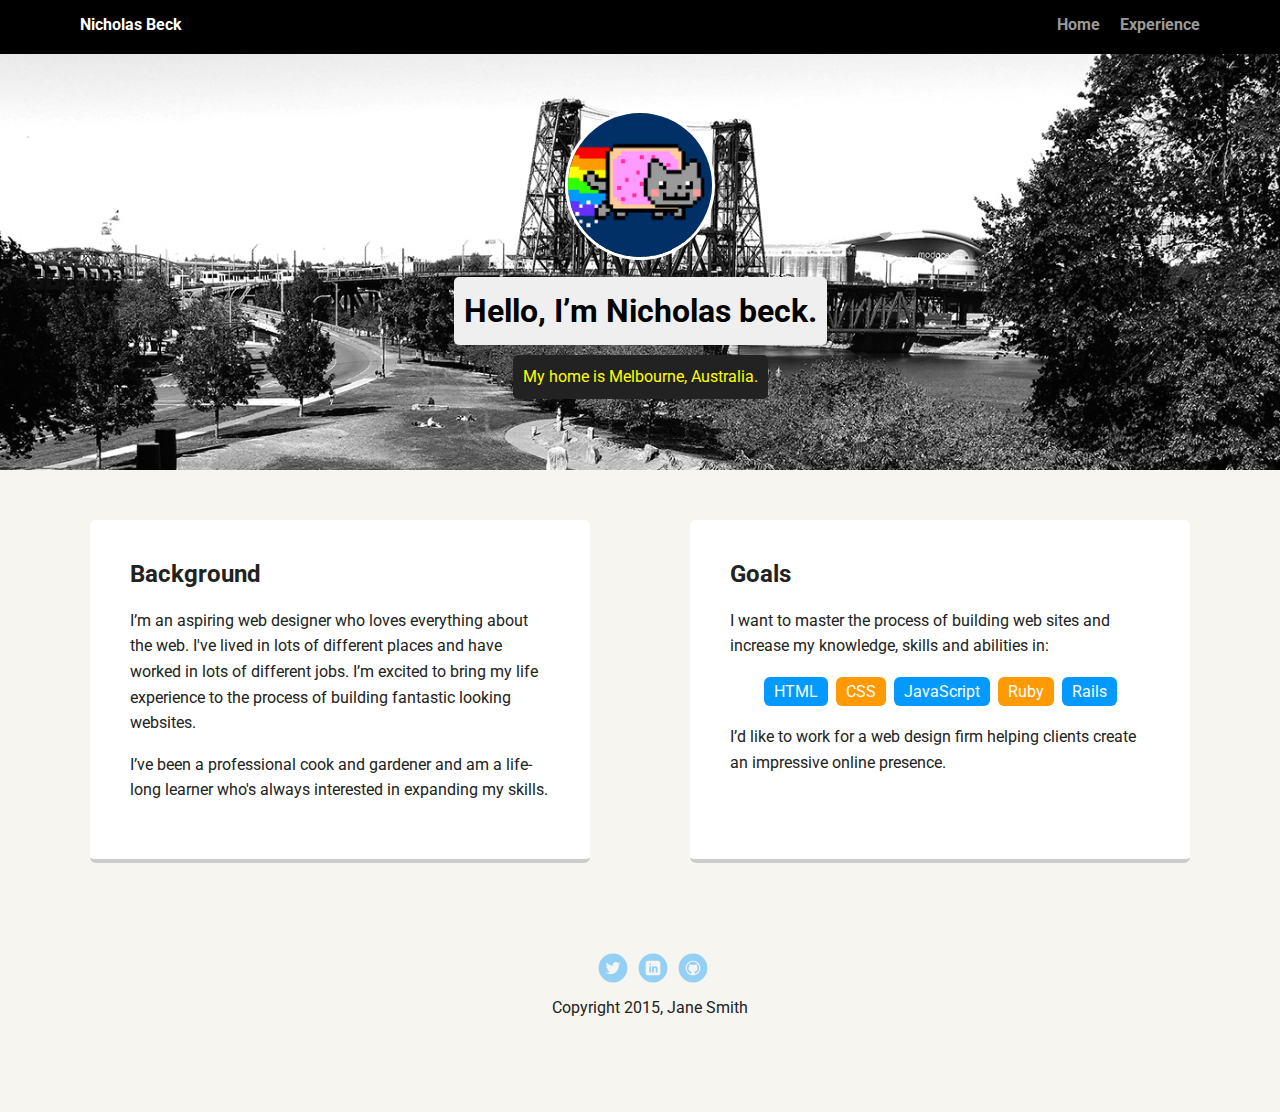
==== index.html @ 2cc9362d "first commit" ====
<!doctype html>
<html lang="en">
<head>
  <meta charset="utf-8">
  <title>Nicholas Beck</title>
  <meta name="viewport" content="width=device-width, initial-scale=1.0">
  <link rel="stylesheet" href="styles.css">
  <link href="https://fonts.googleapis.com/css?family=Muli%7CRoboto:400,300,500,700,900" rel="stylesheet"></head>
  <body>

    <div class="main-nav">
        <ul class="nav">
          <li class="name">Nicholas Beck</li>
          <li><a href="#">Home</a></li>
          <li><a href="#">Experience</a></li>
        </ul>
    </div>

    <header>
      <img src="images/me.png" alt="Drawing of Jane Smith" class="profile-image">
      <h1 class="tag name">Hello, I’m Nicholas beck.</h1>
      <p class="tag location">My home is Melbourne, Australia.</p>
    </header>

    <main class="flex">
      <div class="card">
        <h2>Background</h2>
        <p>I’m an aspiring web designer who loves everything about the web. I've lived in lots of different places and have worked in lots of different jobs. I’m excited to bring my life experience to the process of building fantastic looking websites.</p>
        <p>I’ve been a professional cook and gardener and am a life-long learner who's always interested in expanding my skills.</p>
      </div> 

      <div class="card">
        <h2>Goals</h2>
        <p>I want to master the process of building web sites and increase my knowledge, skills and abilities in:</p>
        <ul class="skills">
          <li>HTML</li>
          <li>CSS</li>
          <li>JavaScript</li>
          <li>Ruby</li>
          <li>Rails</li>
        </ul>
        <p>I’d like to work for a web design firm helping clients create an impressive online presence.</p>
      </div> 

    </main>
    <footer>
      <ul>
        <li><a href="#" class="social twitter">Twitter</a></li>
        <li><a href="#" class="social linkedin">LinkedIn</a></li>
        <li><a href="#" class="social github">Github</a></li>
      </ul>
      <p class="copyright">Copyright 2015, Jane Smith</p>
    </footer>
  </body>
  </html>
---- styles.css ----
/* Global Layout Set-up */
* { 
  box-sizing: border-box;
}
  
body {
  margin: 0;
  padding: 0;
  text-align: center;
  font-family: 'Roboto', sans-serif;
  color: #222;
  background: #f7f5f0;
}
/* Link Styles */

a {
  text-decoration: none;
  color: #999;
}
a:hover {
  color: #6633ff;
}

/* Section Styles */

.main-nav {
  width: 100%;
  background: black;
  min-height: 30px;
  padding: 10px;
  position: fixed;
  text-align: center;
}
.nav {
  display: flex;
  justify-content: space-around;
  font-weight: 700;
  list-style-type: none;
  margin: 0 auto;
  padding: 0;
}

.nav .name {
    display: block;
    margin-right: auto;
    color: white;
}
.nav li {
  padding: 5px 10px 10px 10px;
}
.nav a {
  transition: all .5s;
}
.nav a:hover {
  color: white
}

header {
  text-align: center;
  background: url('images/portland.jpg') no-repeat top center ;
  background-size: cover;
  overflow: hidden;
  padding-top: 60px;
}
header {
  line-height: 1.5;
}
header .profile-image {
  margin-top: 50px;
  width: 150px;
  height: 150px;
  border-radius: 50%;
  border: 3px solid white;
  transition: all .5s;
}
header .profile-image:hover {
  transform: scale(1.2) rotate(5deg);
}
.tag {
  background-color: #efefef;
  color: black;
  padding: 10px;
  border-radius: 5px;
  display: table;
  margin: 10px auto;
} 
.location {
  background-color: #222;
  color: yellow;
}
.card {
  margin: 30px;
  padding: 20px 40px 40px;
  max-width: 500px;
  text-align: left;
  background: #fff;
  border-bottom: 4px solid #ccc;
  border-radius: 6px;
  transition: all .5s;
}
.card:hover {
  border-color: #ff99ff;
}

ul.skills {
  padding: 0;
  text-align: center;
}

.skills li {
  border-radius: 6px;
  display: inline-block;
  background: #ff9904;
  color: white;
  padding: 5px 10px;
  margin: 2px;
}

.skills li:nth-child(odd) {
  background: #0399ff;
}

footer {
  width: 100%;
  min-height: 30px;
  padding: 20px 0 40px 20px;
}

footer .copyright {
  top: -8px;
  font-size: .75em;
}

footer ul {
  list-style-type: none;
  margin: 0;
  padding: 0;
}

footer ul li {
  display: inline-block;
}

a.social {
  display: inline-block;
  text-indent: -9999px;
  margin-left: 5px;
  width: 30px;
  height: 30px;
  background-size: 30px 30px;
  opacity: .4;
  transition: all .5s;
}
a.twitter {
  background-image: url(images/twitter.svg);
}
a.linkedin {
  background-image: url(images/linkedin.svg);
}
a.github {
  background-image: url(images/github.svg);
}
a.social:hover {
  opacity: 1;
}
.clearfix {
  clear: both;
}

/* Styles for larger screens */
@media screen and (min-width: 720px) {
  
  .flex {
      display: -ms-flexbox;      /* TWEENER - IE 10 */
      display: flex; 
      max-width: 1200px;
      -ms-flex-pack: distribute;
      justify-content: space-around;
      margin: 0 auto;
  }

  header {
    min-height: 470px;
  }

  .nav {
    max-width: 1200px;
    padding: 0 30px;
  }


  main {
    padding-top: 20px;
  }

  main p {
    line-height: 1.6em;
  }

  footer {
    font-size: 1.3em;
    max-width: 1200px;
    margin: 40px auto;
  }

}
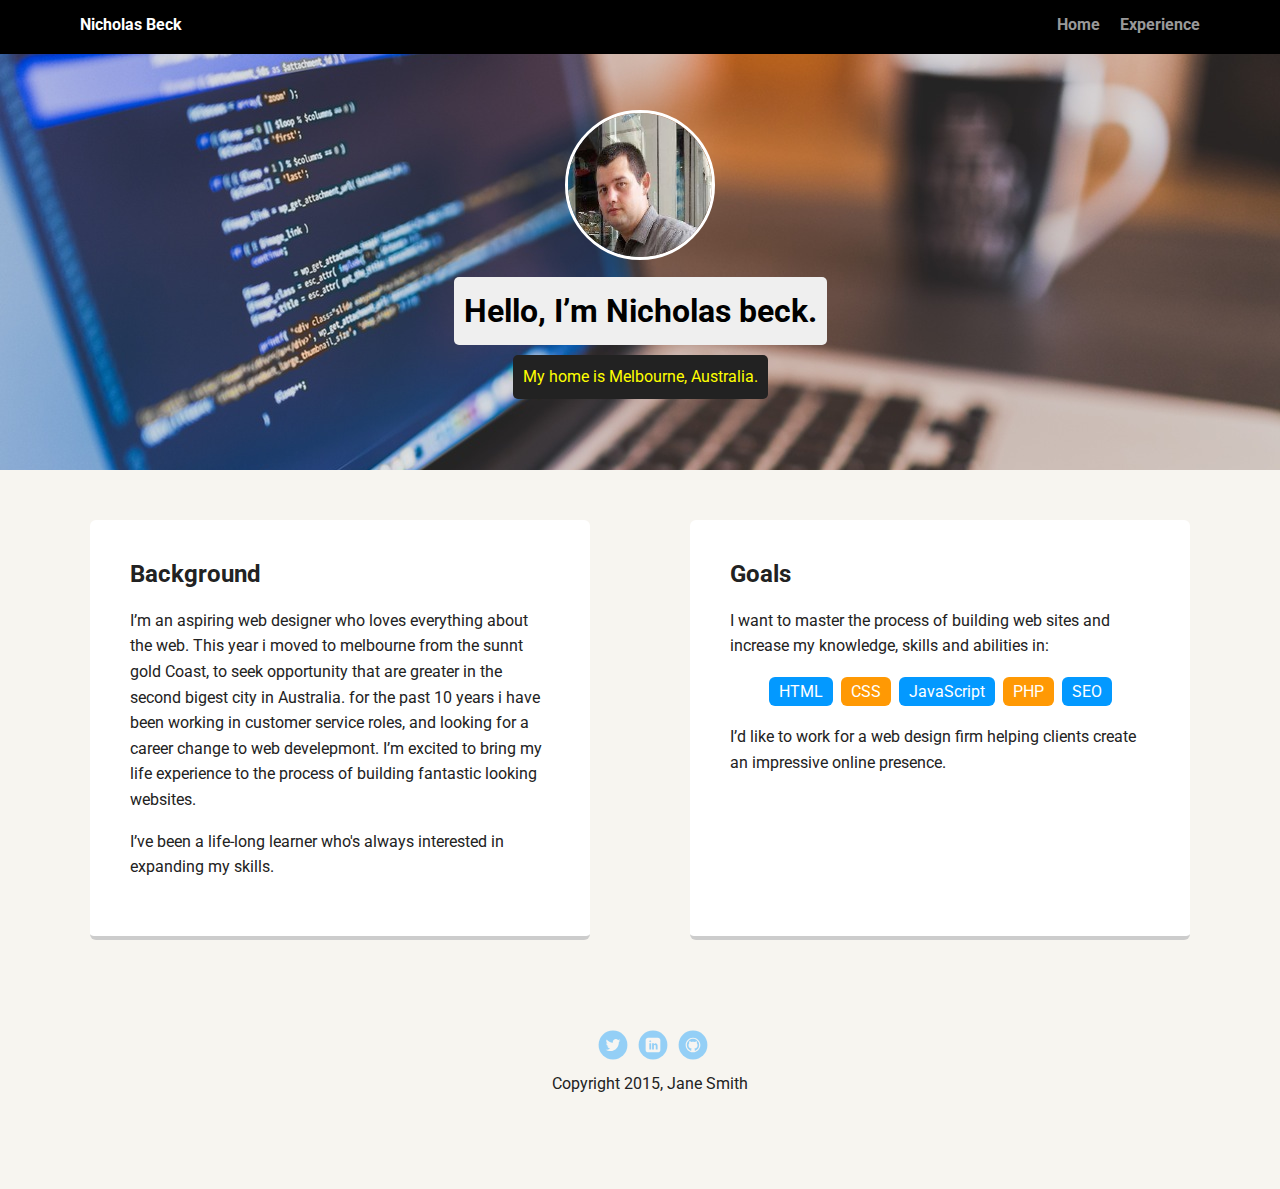
==== commit d427984d: "second commit" ====
--- a/index.html
+++ b/index.html
@@ -17,7 +17,7 @@
     </div>
 
     <header>
-      <img src="images/me.png" alt="Drawing of Jane Smith" class="profile-image">
+      <img src="images/headshot.png" alt="Drawing of Jane Smith" class="profile-image">
       <h1 class="tag name">Hello, I’m Nicholas beck.</h1>
       <p class="tag location">My home is Melbourne, Australia.</p>
     </header>
@@ -25,8 +25,8 @@
     <main class="flex">
       <div class="card">
         <h2>Background</h2>
-        <p>I’m an aspiring web designer who loves everything about the web. I've lived in lots of different places and have worked in lots of different jobs. I’m excited to bring my life experience to the process of building fantastic looking websites.</p>
-        <p>I’ve been a professional cook and gardener and am a life-long learner who's always interested in expanding my skills.</p>
+        <p>I’m an aspiring web designer who loves everything about the web. This year i moved to melbourne from the sunnt gold Coast, to seek opportunity that are greater in the second bigest city in Australia. for the past 10 years i have been working in customer service roles, and looking for a career change to web develepmont. I’m excited to bring my life experience to the process of building fantastic looking websites.</p>
+        <p>I’ve been a life-long learner who's always interested in expanding my skills.</p>
       </div> 
 
       <div class="card">
@@ -36,8 +36,8 @@
           <li>HTML</li>
           <li>CSS</li>
           <li>JavaScript</li>
-          <li>Ruby</li>
-          <li>Rails</li>
+          <li>PHP</li>
+          <li>SEO</li>
         </ul>
         <p>I’d like to work for a web design firm helping clients create an impressive online presence.</p>
       </div> 
--- a/styles.css
+++ b/styles.css
@@ -57,7 +57,7 @@
 
 header {
   text-align: center;
-  background: url('images/portland.jpg') no-repeat top center ;
+  background: url('images/pexels-photo.jpg') no-repeat top center ;
   background-size: cover;
   overflow: hidden;
   padding-top: 60px;
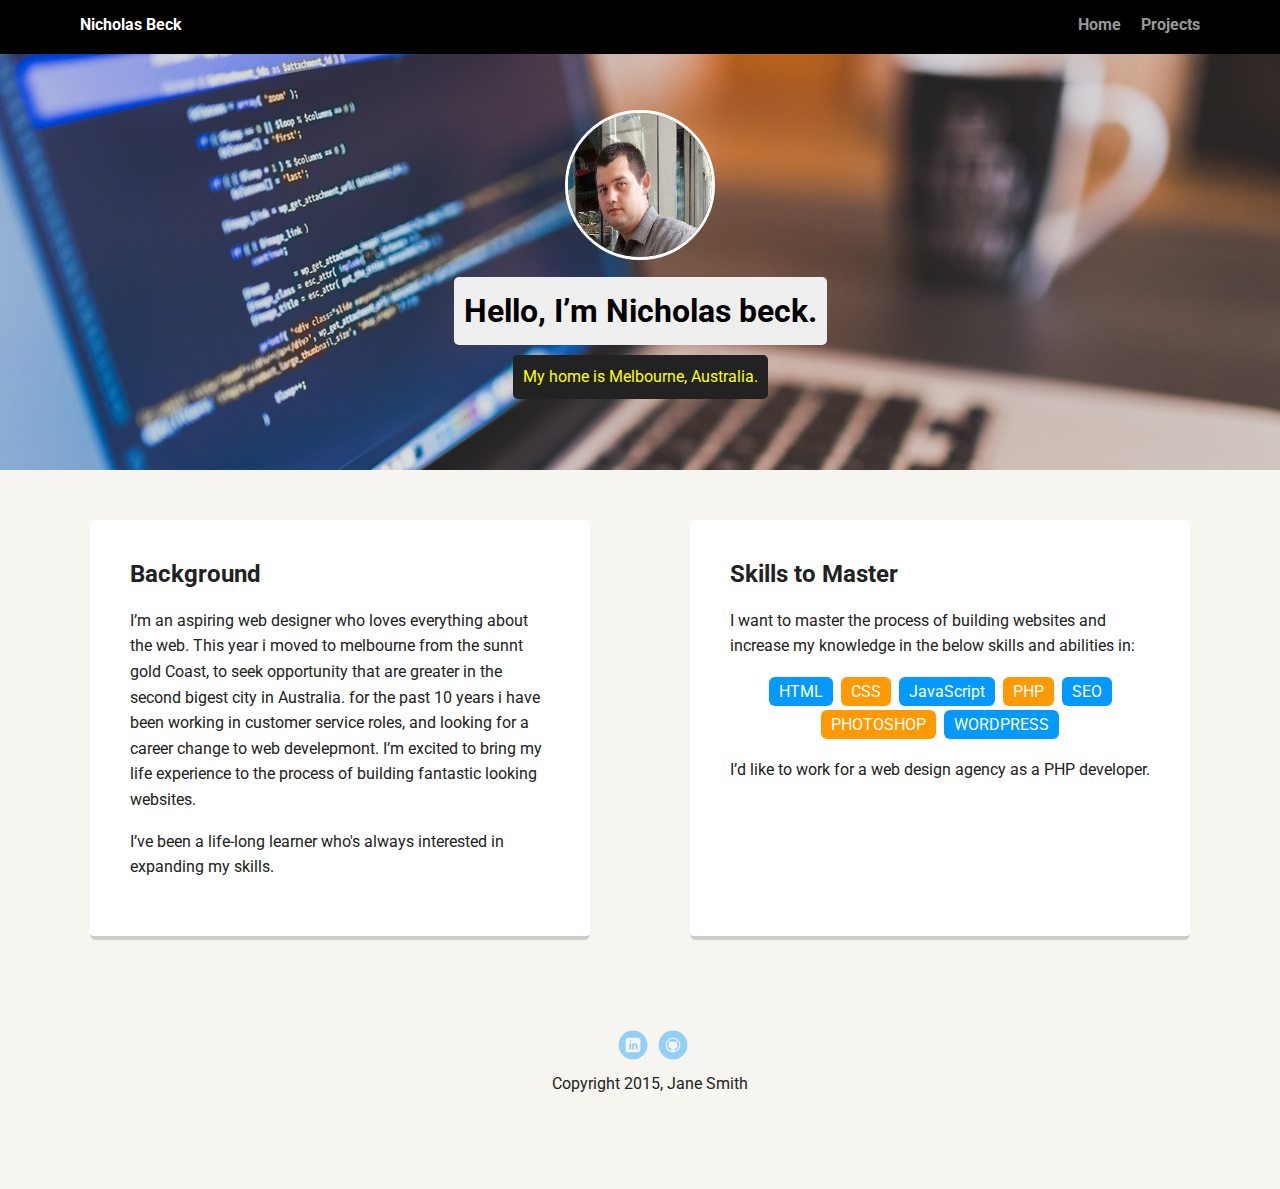
==== commit 63cca582: "last commit" ====
--- a/index.html
+++ b/index.html
@@ -11,13 +11,13 @@
     <div class="main-nav">
         <ul class="nav">
           <li class="name">Nicholas Beck</li>
-          <li><a href="#">Home</a></li>
-          <li><a href="#">Experience</a></li>
+          <li><a href="index.html">Home</a></li>
+          <li><a href="projects.html">Projects</a></li>
         </ul>
     </div>
 
     <header>
-      <img src="images/headshot.png" alt="Drawing of Jane Smith" class="profile-image">
+      <img src="images/headshot.png" alt="head shot of Nick Beck" class="profile-image">
       <h1 class="tag name">Hello, I’m Nicholas beck.</h1>
       <p class="tag location">My home is Melbourne, Australia.</p>
     </header>
@@ -30,24 +30,26 @@
       </div> 
 
       <div class="card">
-        <h2>Goals</h2>
-        <p>I want to master the process of building web sites and increase my knowledge, skills and abilities in:</p>
+        <h2>Skills to Master</h2>
+        <p>I want to master the process of building websites and increase my knowledge in the below skills and abilities in:</p>
         <ul class="skills">
           <li>HTML</li>
           <li>CSS</li>
           <li>JavaScript</li>
           <li>PHP</li>
           <li>SEO</li>
+          <li>PHOTOSHOP</li>
+          <li>WORDPRESS</li>
         </ul>
-        <p>I’d like to work for a web design firm helping clients create an impressive online presence.</p>
+        <p>I’d like to work for a web design agency as a PHP developer.</p>
       </div> 
 
     </main>
     <footer>
       <ul>
-        <li><a href="#" class="social twitter">Twitter</a></li>
-        <li><a href="#" class="social linkedin">LinkedIn</a></li>
-        <li><a href="#" class="social github">Github</a></li>
+       
+        <li><a href="https://au.linkedin.com/in/nicholas-beck-989055117" class="social linkedin" target="_blank">LinkedIn</a></li>
+        <li><a href="https://github.com/beckos87" class="social github" target="_blank">Github</a></li>
       </ul>
       <p class="copyright">Copyright 2015, Jane Smith</p>
     </footer>
--- a/styles.css
+++ b/styles.css
@@ -167,6 +167,18 @@
   clear: both;
 }
 
+
+.textport {
+    background-color: #fff;
+    margin: -20px 0 0 0;
+    padding: 0 0 10px 0;
+    border-radius: 6px;
+    
+}
+
+
+
+
 /* Styles for larger screens */
 @media screen and (min-width: 720px) {
   
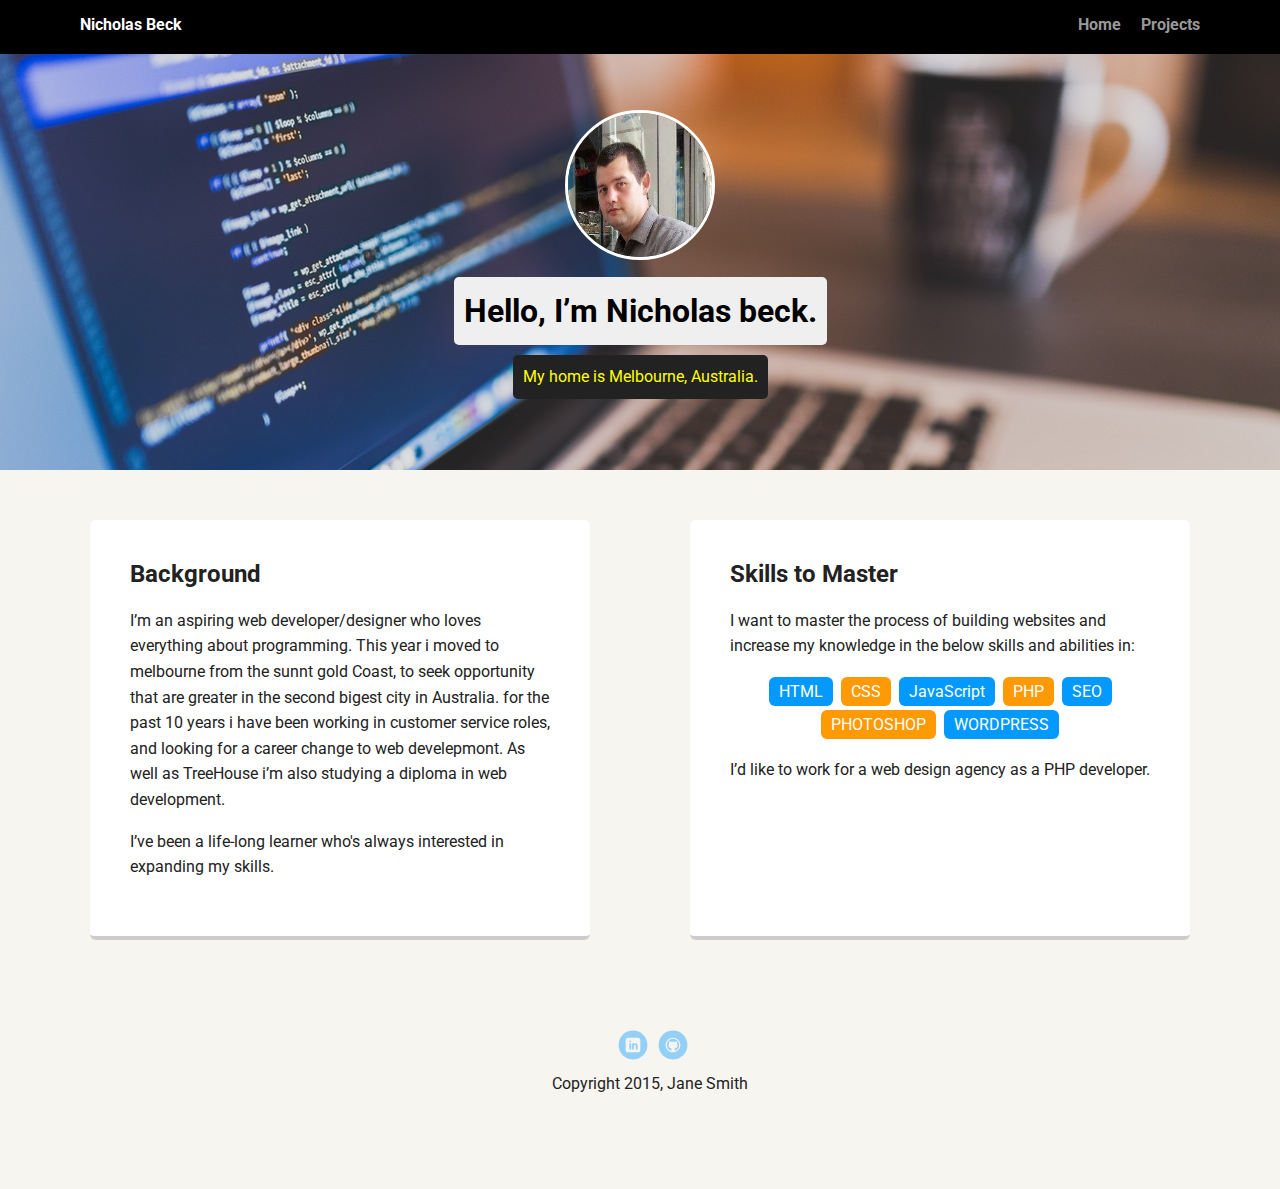
==== commit 3d2863bd: "updated text" ====
--- a/index.html
+++ b/index.html
@@ -25,7 +25,7 @@
     <main class="flex">
       <div class="card">
         <h2>Background</h2>
-        <p>I’m an aspiring web designer who loves everything about the web. This year i moved to melbourne from the sunnt gold Coast, to seek opportunity that are greater in the second bigest city in Australia. for the past 10 years i have been working in customer service roles, and looking for a career change to web develepmont. I’m excited to bring my life experience to the process of building fantastic looking websites.</p>
+        <p>I’m an aspiring web developer/designer who loves everything about programming. This year i moved to melbourne from the sunnt gold Coast, to seek opportunity that are greater in the second bigest city in Australia. for the past 10 years i have been working in customer service roles, and looking for a career change to web develepmont. As well as TreeHouse i’m also studying a diploma in web development.</p>
         <p>I’ve been a life-long learner who's always interested in expanding my skills.</p>
       </div> 
 
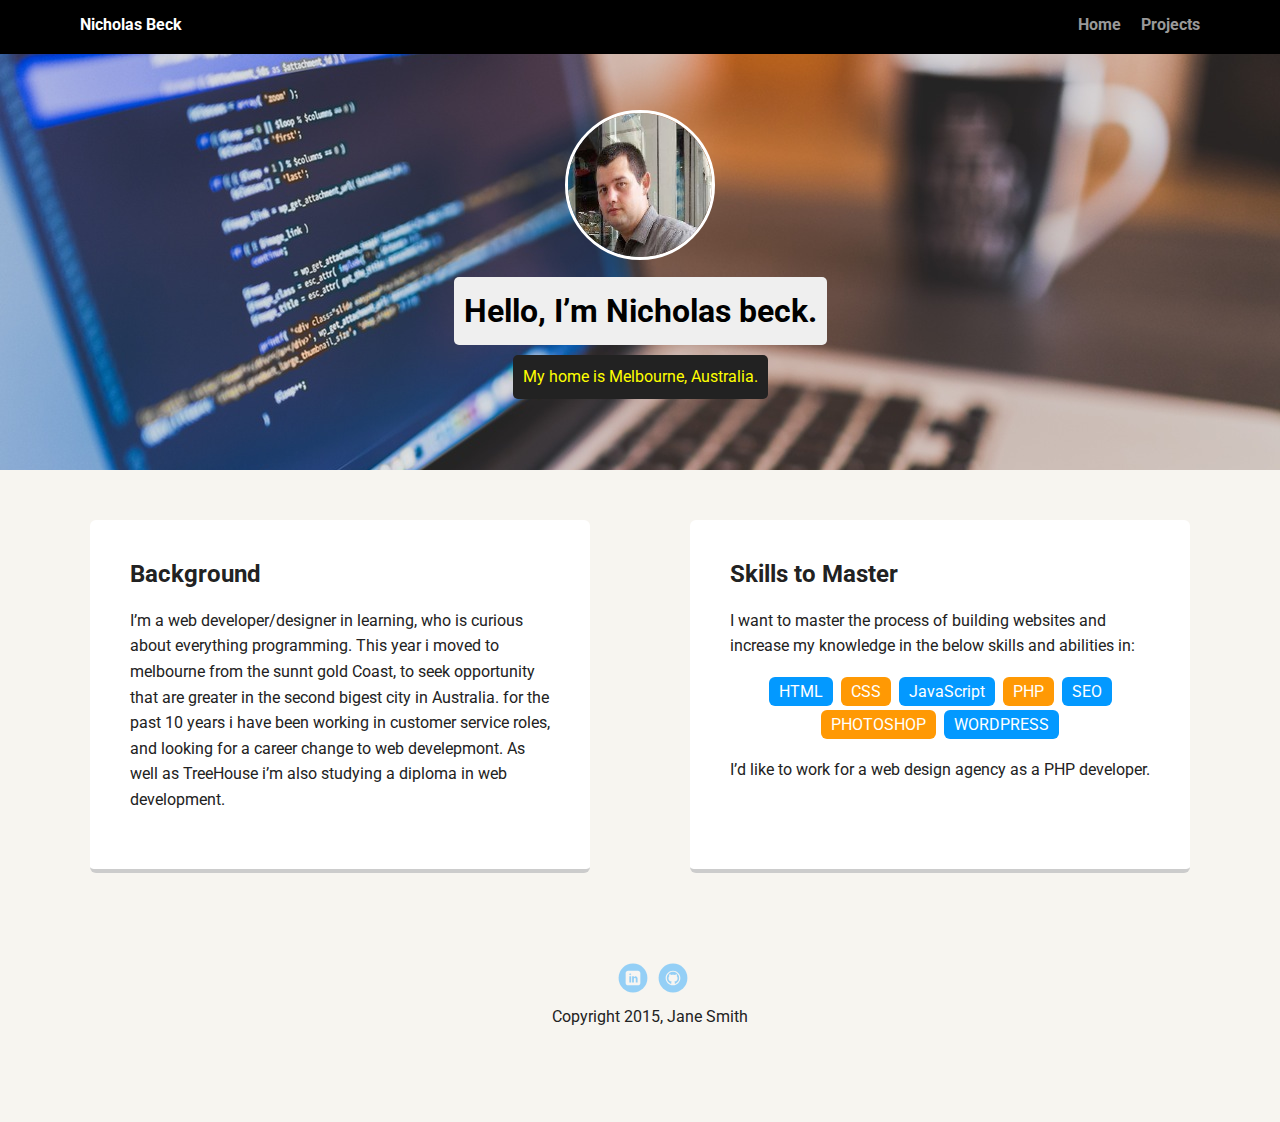
==== commit 31071dc8: "text update" ====
--- a/index.html
+++ b/index.html
@@ -25,8 +25,8 @@
     <main class="flex">
       <div class="card">
         <h2>Background</h2>
-        <p>I’m an aspiring web developer/designer who loves everything about programming. This year i moved to melbourne from the sunnt gold Coast, to seek opportunity that are greater in the second bigest city in Australia. for the past 10 years i have been working in customer service roles, and looking for a career change to web develepmont. As well as TreeHouse i’m also studying a diploma in web development.</p>
-        <p>I’ve been a life-long learner who's always interested in expanding my skills.</p>
+        <p>I’m a web developer/designer in learning, who is curious about everything programming. This year i moved to melbourne from the sunnt gold Coast, to seek opportunity that are greater in the second bigest city in Australia. for the past 10 years i have been working in customer service roles, and looking for a career change to web develepmont. As well as TreeHouse i’m also studying a diploma in web development.</p>
+        
       </div> 
 
       <div class="card">
